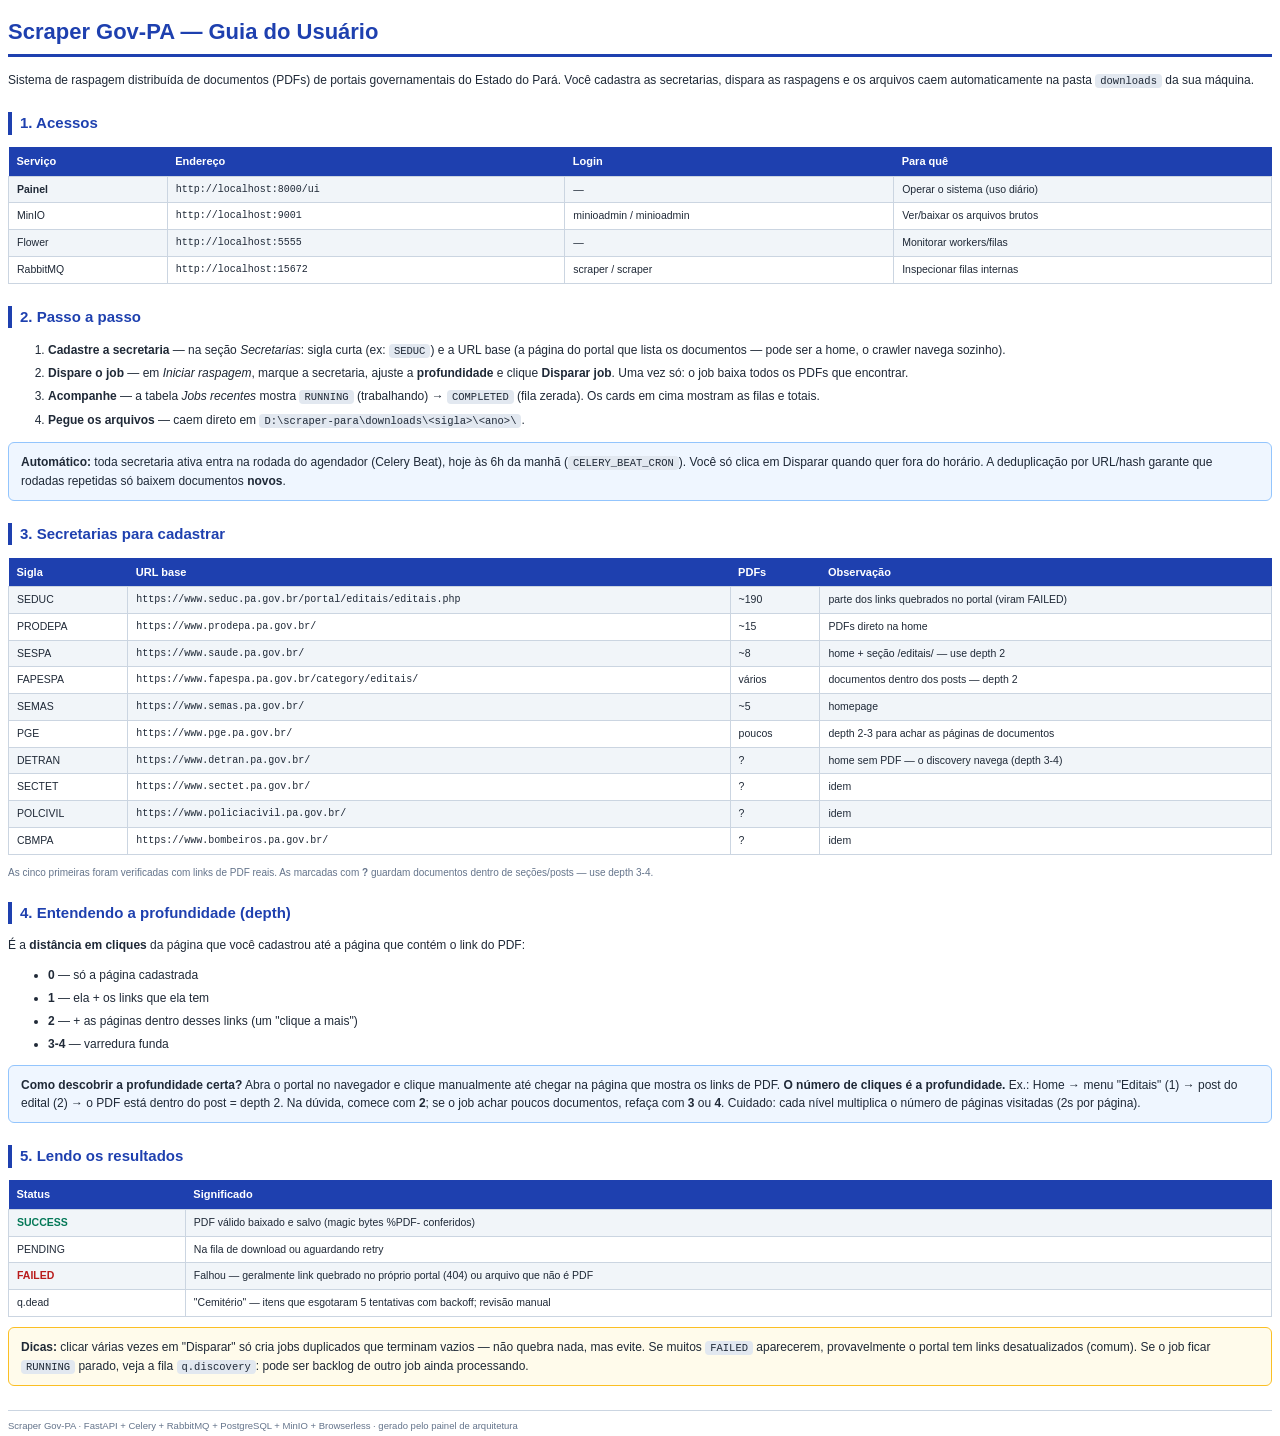
==== guia.html @ 99d87288 "Scraper Gov-PA: malha de scraping distribuida para PDFs de portais .pa.gov.br Stack: FastAPI (API + " ====
<!DOCTYPE html>
<html lang="pt-BR">
<head>
<meta charset="UTF-8">
<style>
  body { font-family: "Segoe UI", Arial, sans-serif; color: #1f2937; font-size: 12px; line-height: 1.5; }
  h1 { color: #1e40af; font-size: 22px; border-bottom: 3px solid #1e40af; padding-bottom: 6px; }
  h2 { color: #1e40af; font-size: 15px; margin-top: 22px; border-left: 4px solid #1e40af; padding-left: 8px; }
  h3 { font-size: 12.5px; margin-bottom: 4px; }
  table { width: 100%; border-collapse: collapse; margin-top: 8px; }
  th { background: #1e40af; color: #fff; text-align: left; padding: 6px 8px; font-size: 11px; }
  td { border: 1px solid #cbd5e1; padding: 5px 8px; font-size: 10.5px; vertical-align: top; }
  tr:nth-child(even) td { background: #f1f5f9; }
  .mono { font-family: Consolas, monospace; font-size: 10px; }
  .box { background: #eff6ff; border: 1px solid #93c5fd; border-radius: 6px; padding: 10px 12px; margin: 10px 0; }
  .warn { background: #fffbeb; border-color: #fbbf24; }
  ol li, ul li { margin-bottom: 5px; }
  code { background: #e2e8f0; padding: 1px 5px; border-radius: 4px; font-family: Consolas, monospace; font-size: 10.5px; }
  .ok { color: #047857; font-weight: 600; }
  .bad { color: #b91c1c; font-weight: 600; }
  .foot { margin-top: 24px; padding-top: 8px; border-top: 1px solid #cbd5e1; color: #64748b; font-size: 9.5px; }
</style>
</head>
<body>

<h1>Scraper Gov-PA — Guia do Usuário</h1>
<p>Sistema de raspagem distribuída de documentos (PDFs) de portais governamentais do Estado do Pará.
Você cadastra as secretarias, dispara as raspagens e os arquivos caem automaticamente na pasta
<code>downloads</code> da sua máquina.</p>

<h2>1. Acessos</h2>
<table>
  <tr><th>Serviço</th><th>Endereço</th><th>Login</th><th>Para quê</th></tr>
  <tr><td><b>Painel</b></td><td class="mono">http://localhost:8000/ui</td><td>—</td><td>Operar o sistema (uso diário)</td></tr>
  <tr><td>MinIO</td><td class="mono">http://localhost:9001</td><td>minioadmin / minioadmin</td><td>Ver/baixar os arquivos brutos</td></tr>
  <tr><td>Flower</td><td class="mono">http://localhost:5555</td><td>—</td><td>Monitorar workers/filas</td></tr>
  <tr><td>RabbitMQ</td><td class="mono">http://localhost:15672</td><td>scraper / scraper</td><td>Inspecionar filas internas</td></tr>
</table>

<h2>2. Passo a passo</h2>
<ol>
  <li><b>Cadastre a secretaria</b> — na seção <i>Secretarias</i>: sigla curta (ex: <code>SEDUC</code>) e a
      URL base (a página do portal que lista os documentos — pode ser a home, o crawler navega sozinho).</li>
  <li><b>Dispare o job</b> — em <i>Iniciar raspagem</i>, marque a secretaria, ajuste a
      <b>profundidade</b> e clique <b>Disparar job</b>. Uma vez só: o job baixa todos os PDFs que encontrar.</li>
  <li><b>Acompanhe</b> — a tabela <i>Jobs recentes</i> mostra <code>RUNNING</code> (trabalhando) →
      <code>COMPLETED</code> (fila zerada). Os cards em cima mostram as filas e totais.</li>
  <li><b>Pegue os arquivos</b> — caem direto em <code>D:\scraper-para\downloads\&lt;sigla&gt;\&lt;ano&gt;\</code>.</li>
</ol>
<div class="box"><b>Automático:</b> toda secretaria ativa entra na rodada do agendador (Celery Beat),
hoje às 6h da manhã (<code>CELERY_BEAT_CRON</code>). Você só clica em Disparar quando quer fora do horário.
A deduplicação por URL/hash garante que rodadas repetidas só baixem documentos <b>novos</b>.</div>

<h2>3. Secretarias para cadastrar</h2>
<table>
  <tr><th>Sigla</th><th>URL base</th><th>PDFs</th><th>Observação</th></tr>
  <tr><td>SEDUC</td><td class="mono">https://www.seduc.pa.gov.br/portal/editais/editais.php</td><td>~190</td><td>parte dos links quebrados no portal (viram FAILED)</td></tr>
  <tr><td>PRODEPA</td><td class="mono">https://www.prodepa.pa.gov.br/</td><td>~15</td><td>PDFs direto na home</td></tr>
  <tr><td>SESPA</td><td class="mono">https://www.saude.pa.gov.br/</td><td>~8</td><td>home + seção /editais/ — use depth 2</td></tr>
  <tr><td>FAPESPA</td><td class="mono">https://www.fapespa.pa.gov.br/category/editais/</td><td>vários</td><td>documentos dentro dos posts — depth 2</td></tr>
  <tr><td>SEMAS</td><td class="mono">https://www.semas.pa.gov.br/</td><td>~5</td><td>homepage</td></tr>
  <tr><td>PGE</td><td class="mono">https://www.pge.pa.gov.br/</td><td>poucos</td><td>depth 2-3 para achar as páginas de documentos</td></tr>
  <tr><td>DETRAN</td><td class="mono">https://www.detran.pa.gov.br/</td><td>?</td><td>home sem PDF — o discovery navega (depth 3-4)</td></tr>
  <tr><td>SECTET</td><td class="mono">https://www.sectet.pa.gov.br/</td><td>?</td><td>idem</td></tr>
  <tr><td>POLCIVIL</td><td class="mono">https://www.policiacivil.pa.gov.br/</td><td>?</td><td>idem</td></tr>
  <tr><td>CBMPA</td><td class="mono">https://www.bombeiros.pa.gov.br/</td><td>?</td><td>idem</td></tr>
</table>
<p style="font-size:10px;color:#64748b">As cinco primeiras foram verificadas com links de PDF reais.
As marcadas com <b>?</b> guardam documentos dentro de seções/posts — use depth 3-4.</p>

<h2>4. Entendendo a profundidade (depth)</h2>
<p>É a <b>distância em cliques</b> da página que você cadastrou até a página que contém o link do PDF:</p>
<ul>
  <li><b>0</b> — só a página cadastrada</li>
  <li><b>1</b> — ela + os links que ela tem</li>
  <li><b>2</b> — + as páginas dentro desses links (um "clique a mais")</li>
  <li><b>3-4</b> — varredura funda</li>
</ul>
<div class="box"><b>Como descobrir a profundidade certa?</b> Abra o portal no navegador e clique manualmente
até chegar na página que mostra os links de PDF. <b>O número de cliques é a profundidade.</b>
Ex.: Home → menu "Editais" (1) → post do edital (2) → o PDF está dentro do post = depth 2.
Na dúvida, comece com <b>2</b>; se o job achar poucos documentos, refaça com <b>3</b> ou <b>4</b>.
Cuidado: cada nível multiplica o número de páginas visitadas (2s por página).</div>

<h2>5. Lendo os resultados</h2>
<table>
  <tr><th>Status</th><th>Significado</th></tr>
  <tr><td><span class="ok">SUCCESS</span></td><td>PDF válido baixado e salvo (magic bytes %PDF- conferidos)</td></tr>
  <tr><td>PENDING</td><td>Na fila de download ou aguardando retry</td></tr>
  <tr><td><span class="bad">FAILED</span></td><td>Falhou — geralmente link quebrado no próprio portal (404) ou arquivo que não é PDF</td></tr>
  <tr><td>q.dead</td><td>"Cemitério" — itens que esgotaram 5 tentativas com backoff; revisão manual</td></tr>
</table>
<div class="box warn"><b>Dicas:</b> clicar várias vezes em "Disparar" só cria jobs duplicados que terminam
vazios — não quebra nada, mas evite. Se muitos <code>FAILED</code> aparecerem, provavelmente o portal tem
links desatualizados (comum). Se o job ficar <code>RUNNING</code> parado, veja a fila <code>q.discovery</code>:
pode ser backlog de outro job ainda processando.</div>

<div class="foot">Scraper Gov-PA · FastAPI + Celery + RabbitMQ + PostgreSQL + MinIO + Browserless · gerado pelo painel de arquitetura</div>

</body>
</html>
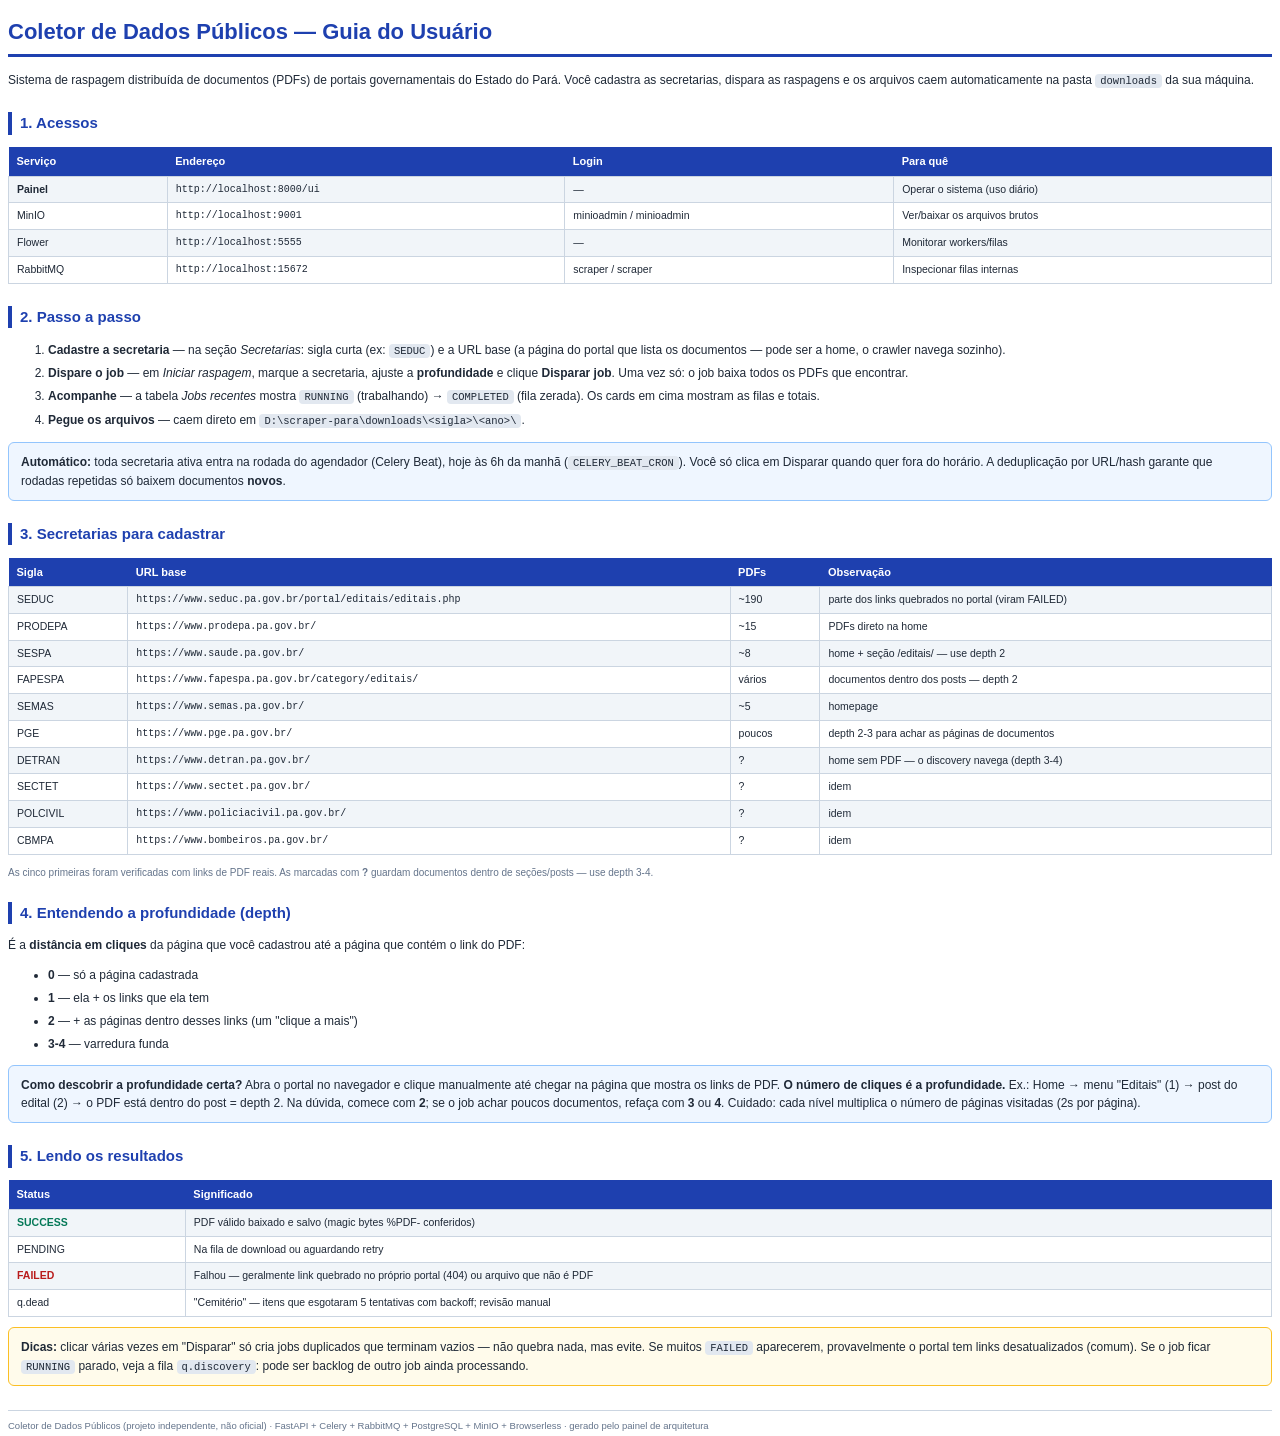
==== commit f9cfb6d9: "fix: troca o nome 'Scraper Gov-PA' por 'Coletor de Dados Publicos' e avisa que o projeto nao e ofici" ====
--- a/guia.html
+++ b/guia.html
@@ -23,7 +23,7 @@
 </head>
 <body>
 
-<h1>Scraper Gov-PA — Guia do Usuário</h1>
+<h1>Coletor de Dados Públicos — Guia do Usuário</h1>
 <p>Sistema de raspagem distribuída de documentos (PDFs) de portais governamentais do Estado do Pará.
 Você cadastra as secretarias, dispara as raspagens e os arquivos caem automaticamente na pasta
 <code>downloads</code> da sua máquina.</p>
@@ -95,7 +95,7 @@
 links desatualizados (comum). Se o job ficar <code>RUNNING</code> parado, veja a fila <code>q.discovery</code>:
 pode ser backlog de outro job ainda processando.</div>
 
-<div class="foot">Scraper Gov-PA · FastAPI + Celery + RabbitMQ + PostgreSQL + MinIO + Browserless · gerado pelo painel de arquitetura</div>
+<div class="foot">Coletor de Dados Públicos (projeto independente, não oficial) · FastAPI + Celery + RabbitMQ + PostgreSQL + MinIO + Browserless · gerado pelo painel de arquitetura</div>
 
 </body>
 </html>
